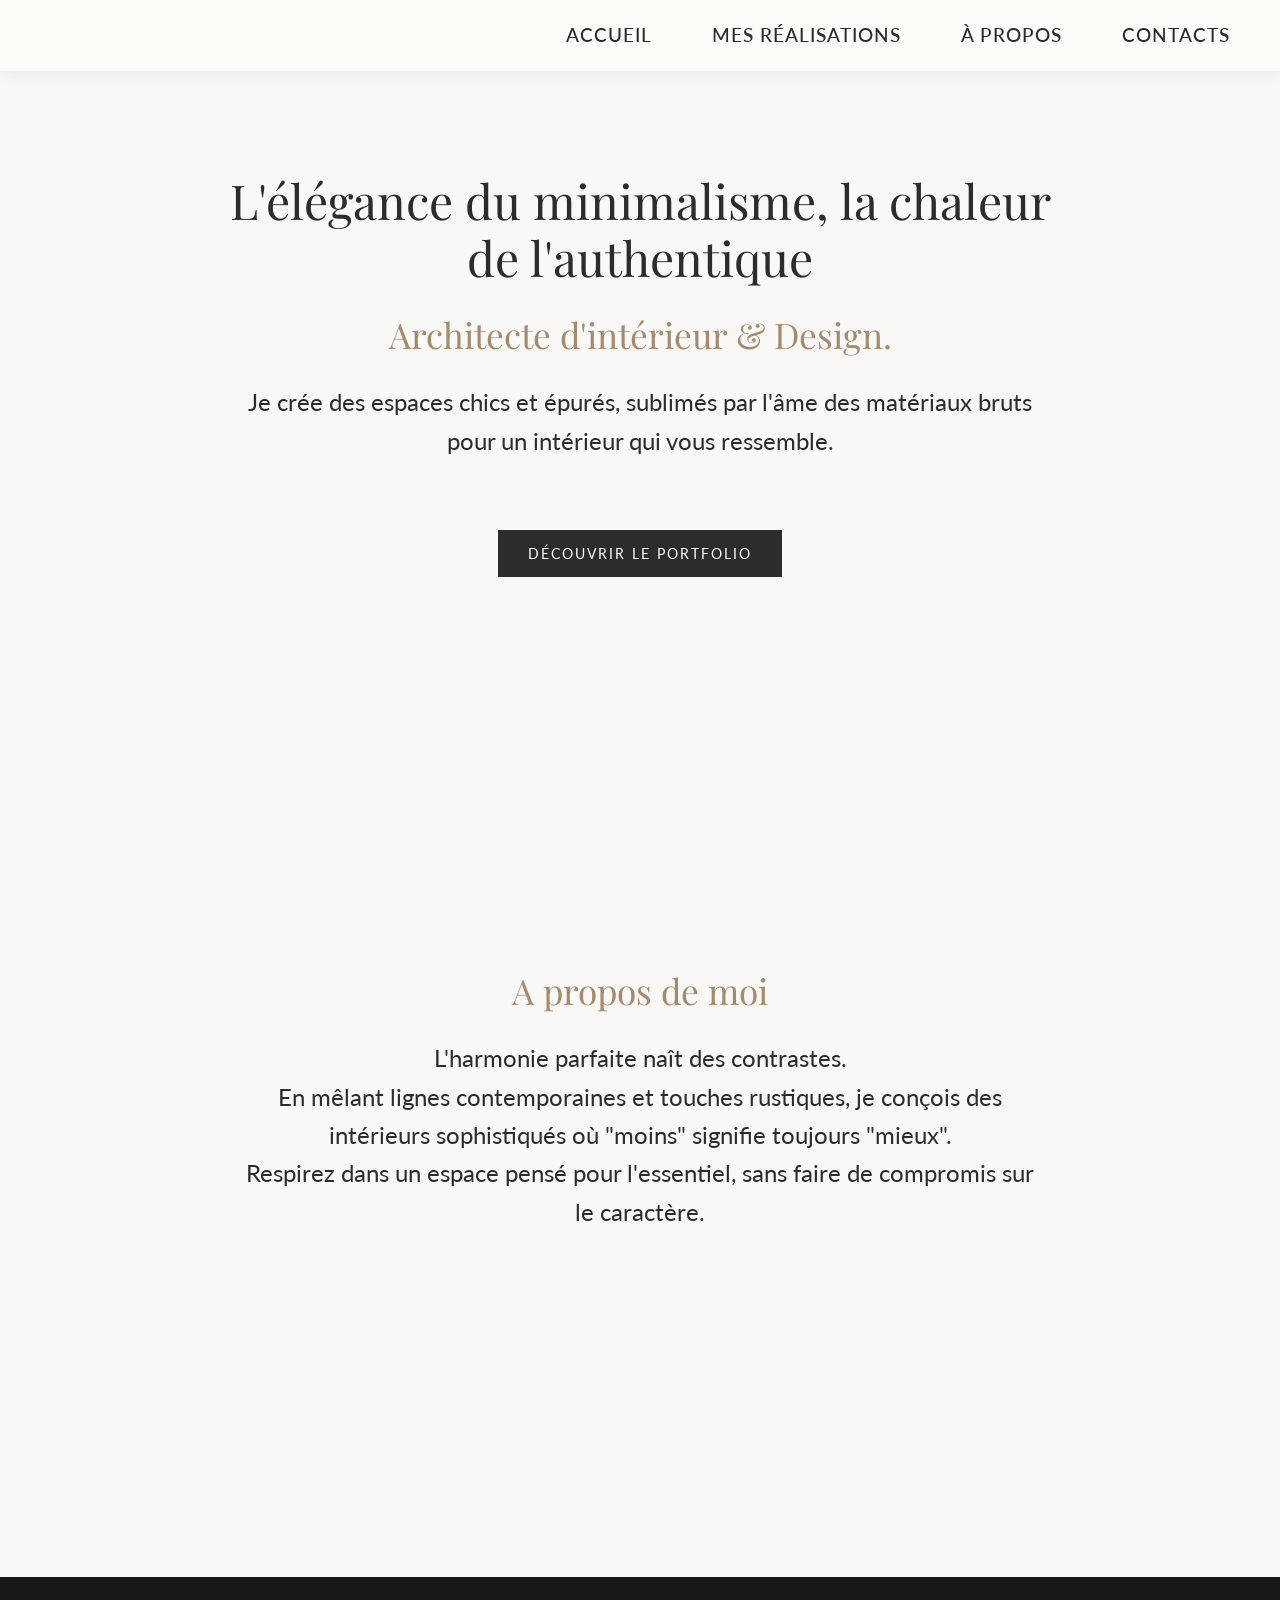
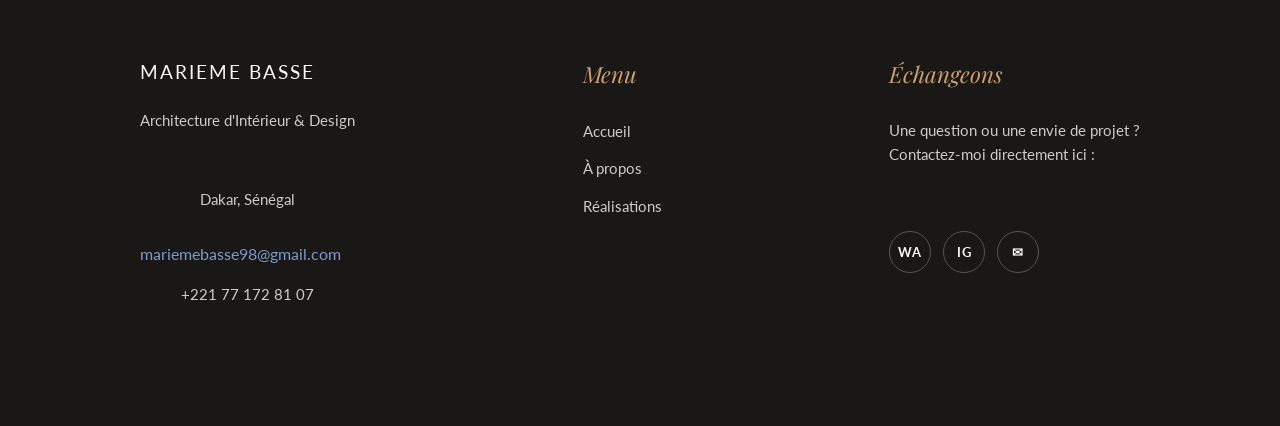
==== index.html @ e8a7b18e "first commit" ====
<!DOCTYPE html>
<html lang="fr"> 
<head>
    <meta charset="UTF-8">
    <meta name="viewport" content="width=device-width, initial-scale=1.0">
    <title>Accueil - Architecte d'Intérieur</title> 
    <link rel="stylesheet" href="style.css">
</head>
<body>
    <!-- Navbar -->
    <header class="navbar">
    <nav>
        <ul class="nav-links">
            <li><a href="index.html" class="active">Accueil</a></li>
            <li><a href="mes-realisations.html">Mes Réalisations</a></li>
            <li><a href="index.html#a-propos">À Propos</a></li>
            <li><a href="index.html#contacts">Contacts</a></li>
        </ul>
        
        <div class="burger-menu">
            <div class="ligne"></div>
            <div class="ligne"></div>
            <div class="ligne"></div>
        </div>
    </nav>
</header>

    <!-- Hero section -->
    <section id="accueil" class="hero-section">
        <h1>L'élégance du minimalisme, la chaleur de l'authentique</h1> 
        <h2>Architecte d'intérieur & Design.</h2>
        <p>Je crée des espaces chics et épurés, sublimés par l'âme des matériaux bruts pour un intérieur qui vous ressemble.</p>
        <a href="mes-realisations.html#galerie-photos" class="ton-bouton-class"><button class="btn-principal">Découvrir le portfolio</button></a>
           
    </section>   

    <!-- Section À propos -->
    <section id="a-propos" class="about-section">
        <h2>A propos de moi</h2>
        <p>
            L'harmonie parfaite naît des contrastes.<br>
            En mêlant lignes contemporaines et touches rustiques, je conçois des intérieurs sophistiqués où "moins" signifie toujours "mieux". <br>
            Respirez dans un espace pensé pour l'essentiel, sans faire de compromis sur le caractère.
        </p>
    </section>

    <!-- Footer / Section Contacts -->
<footer id="contacts" class="footer-chic">
    <div class="footer-container">
        
        <!-- Colonne 1 : Infos de l'architecte -->
        <div class="footer-colonne marque">
            <h3>MARIEME BASSE</h3>
            <p>Architecture d'Intérieur & Design</p>
            <p class="localisation">Dakar, Sénégal</p>
            <a href="mailto:mariemebasse98@gmail.com" class="email-link">mariemebasse98@gmail.com</a>
            <p>+221 77 172 81 07</p>
        </div>

        <!-- Colonne 2 : Menu rapide -->
        <div class="footer-colonne menu-rapide">
            <h4 class="titre-dore">Menu</h4>
            <ul>
                <li><a href="index.html">Accueil</a></li>
                <li><a href="index.html#propos">À propos</a></li>
                <li><a href="mes-realisations.html">Réalisations</a></li>
            </ul>
        </div>

        <!-- Colonne 3 : Échangeons -->
<div class="footer-colonne reseaux">
    <h4 class="titre-dore">Échangeons</h4>
    <p>Une question ou une envie de projet ?<br>Contactez-moi directement ici :</p>
    <div class="icones-sociales">
        <!-- WhatsApp (Lien direct vers la discussion) -->
        <a href="https://wa.me/221771728107" target="_blank" title="Discuter sur WhatsApp" class="cercle-icone">WA</a>
        
        <!-- Instagram -->
        <a href="https://instagram.com/marieme_basse" target="_blank" title="Contactez-moi sur Instagram" class="cercle-icone">IG</a>
        
        <!-- Email -->
        <a href="mailto:mariemebasse08@gmail.com" title="Envoyez-moi un email" class="cercle-icone">✉</a>
    </div>
</div>

    </div>
</footer>
<script src="script.js"></script>
</body>
</html>
---- style.css ----
/* 1. Importation des polices (Google Fonts) */
/* Playfair Display pour les titres (côté chic/rustique) */
/* Lato pour le texte (côté moderne/épuré) */
@import url('https://fonts.googleapis.com/css2?family=Lato:wght@300;400&family=Playfair+Display:ital,wght@0,400;0,600;1,400&display=swap');

/* 1. On remonte le bloc des boutons (les filtres) */
.filtres {
    margin-top: -20px !important; /* Ajuste cette valeur si tu veux monter encore plus */
    margin-bottom: 10px !important;
}

/* 2. On remonte le titre et les photos qui suivent */
.categorie-section {
    margin-top: -30px !important; /* Aspire la section des photos vers le haut */
}

/* 3. Optionnel : si le titre "Salons & Espaces de vie" est trop loin des photos */
.titre-categorie {
    margin-top: 0 !important;
    margin-bottom: 5px !important;
}

/* 2. Variables de couleurs (Palette organique) */
:root {
    --fond-principal: #F9F8F6; /* Blanc cassé très doux */
    --texte-principal: #2C2C2C; /* Gris anthracite profond */
    --couleur-accent: #A68A6D; /* Beige chaud / Terre cuite */
    --blanc: #FFFFFF;
}

/* 3. Reset de base (pour que ce soit propre sur tous les navigateurs) */
* {
    margin: 0;
    padding: 0;
    box-sizing: border-box;
}

body {
    font-family: 'Lato', sans-serif;
    background-color: var(--fond-principal);
    color: var(--texte-principal);
    line-height: 1.6;
}

/* 4. Typographie */
h1, h2, h3 {
    font-family: 'Playfair Display', serif;
    font-weight: 400;
    margin-bottom: 20px;
}

h1 {
    font-size: 3rem;
    line-height: 1.2;
}

h2 {
    font-size: 2.2rem;
    color: var(--couleur-accent); /* On met les sous-titres en beige chaud */
}

p {
    font-size: 1.5rem; /* Sous-titre bien lisible */
    max-width: 800px; /* Empêche le texte d'aller trop sur les bords de l'écran */
    margin: 0 auto 40px auto;
}
/* 5. Navigation */

header {
    background-color: #FDFBF7; /* Corrigé ici */
    padding: 20px 50px;
    position: sticky; 
    top: 0;
    z-index: 1000;
    border-bottom: 1px solid rgba(0,0,0,0.05);
    box-shadow: 0 2px 15px rgba(74, 59, 50, 0.08);
    display: flex;
    justify-content: flex-end; /* Pousse le nav à droite */
    align-items: center; /* Centre verticalement les liens */
    width: 100%;
    box-sizing: border-box; /* Évite que le padding ne fasse déborder le header */
}

nav ul {
    list-style: none;
    display: flex;
    margin: 0;
    padding: 0;
    gap: 60px; /* Espace entre les liens */
}

nav a {
    text-decoration: none;
    color: var(--texte-principal);
    font-size: 1.2rem;
    text-transform: uppercase;
    letter-spacing: 1px;
    transition: color 0.3s ease;
    font-weight: 500;
    position: relative;
    display: inline-block;
}

nav a:hover {
    color: var(--couleur-accent); /* Change de couleur au survol */

}

/* 6. Mise en page générale des sections */
section {
    padding: 100px 20px;
    max-width: 900px;
    margin: 0 auto; /* Centre la section sur la page */
    text-align: center; /* Centre le texte pour le côté minimaliste */
}

/* 7. Boutons */
button {
    font-family: 'Lato', sans-serif;
    font-size: 0.9rem;
    text-transform: uppercase;
    letter-spacing: 2px;
    padding: 15px 30px;
    margin-top: 30px;
    cursor: pointer;
    transition: all 0.3s ease;
}

.btn-principal {
    background-color: var(--texte-principal);
    color: var(--blanc);
    border: none;
}

.btn-principal:hover {
    background-color: var(--couleur-accent);
}

.btn-secondaire {
    background-color: transparent;
    color: var(--texte-principal);
    border: 1px solid var(--texte-principal);
}

.btn-secondaire:hover {
    background-color: var(--texte-principal);
    color: var(--blanc);
}

/* 8. Formulaire de contact chic */
.contact-form {
    display: flex;
    flex-direction: column;
    gap: 20px;
    margin-top: 40px;
    text-align: left;
    width: 100%;
    max-width: 500px;
}

.contact-form label {
    font-size: 0.9rem;
    text-transform: uppercase;
    letter-spacing: 1px;
}

/* Style minimaliste pour les champs de texte : juste une ligne en bas */
.contact-form input, 
.contact-form textarea {
    width: 100%;
    padding: 10px 0;
    border: none;
    border-bottom: 1px solid #ccc;
    background-color: transparent;
    font-family: 'Lato', sans-serif;
    font-size: 1rem;
    outline: none;
    box-sizing: border-box;
}

.contact-form input:focus, 
.contact-form textarea:focus {
    border-bottom: 1px solid var(--texte-principal);
}

.contact-form textarea {
    resize: vertical;
    min-height: 100px;
    width: 100%; 
    box-sizing: border-box;
}

html {
    scroll-behavior: smooth;
    scroll-padding-top: 100px; /* Aligne l'ancre pile en dessous de ta navbar fixe pour ne pas cacher le titre */
}


/* Modifie ou ajoute ceci dans ton fichier style.css */

.about-section, 
.contact-section {
    min-height: 100vh; /* Force la section à prendre au moins 80% de la hauteur de l'écran */
    display: flex;
    flex-direction: column;
    justify-content: center; /* Centre le contenu verticalement au milieu */
    align-items: center; /* Centre le contenu horizontalement */
    padding-top: 80px;
    
}
section, footer{
        scroll-snap-align: start;
    }

/* --- FOOTER CHIC --- */
.footer-chic {
    background-color: #1A1816; /* Un noir très légèrement marron/chaud */
    color: #F9F8F6; /* Texte blanc cassé */
    padding: 80px 20px;
    font-family: 'Lato', sans-serif;
}

.footer-container {
    max-width: 1000px;
    margin: 0 auto;
    display: flex;
    justify-content: space-between; /* Espace les 3 colonnes uniformément */
    flex-wrap: wrap; /* Permet de passer à la ligne sur téléphone */
    gap: 40px;
}

.footer-colonne {
    display: flex;
    flex-direction: column;
    gap: 15px;
}

/* Typographie spécifique au footer */
.footer-chic h3 {
    font-family: 'Lato', sans-serif;
    font-size: 1.2rem;
    letter-spacing: 2px;
    margin-bottom: 5px;
    text-transform: uppercase;
}

.titre-dore {
    font-family: 'Playfair Display', serif;
    font-style: italic;
    font-size: 1.4rem;
    color: #CBA171; /* Couleur dorée/terracotta de l'image */
    margin-bottom: 10px;
    font-weight: normal;
}

/* Ajustement des textes et liens */
.footer-chic p {
    font-size: 0.95rem;
    color: #CCCCCC;
}

.footer-chic .localisation {
    margin-bottom: 15px; /* Petit espace supplémentaire après Dakar */
}

.email-link {
    color: #7A9BCA; /* Le petit bleu discret de ton image */
    text-decoration: none;
    transition: color 0.3s;
}

.email-link:hover {
    color: #CBA171;
}

/* Menu dans le footer */
.menu-rapide ul {
    list-style: none;
    padding: 0;
    display: flex;
    flex-direction: column;
    gap: 12px;
}

.menu-rapide a {
    color: #CCCCCC;
    text-decoration: none;
    font-size: 0.95rem;
    transition: color 0.3s;
}

.menu-rapide a:hover {
    color: #F9F8F6; /* Devient blanc pur au survol */
}

/* Cercles des icônes sociales */
.icones-sociales {
    display: flex;
    gap: 12px;
    margin-top: 10px;
}

.cercle-icone {
    display: flex;
    justify-content: center;
    align-items: center;
    width: 42px;
    height: 42px;
    border: 1px solid #555;
    border-radius: 50%;
    color: #F9F8F6;
    text-decoration: none;
    font-size: 0.8rem;
    font-weight: bold;
    letter-spacing: 1px;
    transition: all 0.3s ease;
}

.cercle-icone:hover {
    border-color: #CBA171;
    color: #CBA171;
    transform: translateY(-3px)
}

/* --- SECTION RÉALISATIONS --- */
.galerie-section {
    padding: 120px 5%;
    background-color: var(--fond-beige);
    text-align: center;
}

.sous-titre {
    font-style: italic;
    color: var(--terracotta);
    margin-bottom: 60px;
}

/* La Grille */
.grille-projets {
    display: grid;
    grid-template-columns: repeat(auto-fit, minmax(300px, 1fr)); /* S'adapte tout seul au nombre d'images */
    gap: 40px;
    max-width: 1200px;
    margin: 0 auto;
}

/* Carte Projet */
.projet-card {
    text-align: left; /* Texte aligné à gauche sous l'image pour le côté chic */
    transition: transform 0.3s ease;
}

.projet-image {
    position: relative;
    overflow: hidden;
    aspect-ratio: 4 / 5; /* Format portrait élégant */
    background-color: #e0e0e0; /* Couleur d'attente avant tes photos */
    margin-bottom: 15px;
}

.projet-image img {
    width: 100%;
    height: 100%;
    object-fit: cover;
    transition: transform 0.6s ease;
}

/* Effet de survol (Hover) */
.projet-overlay {
    position: absolute;
    top: 0;
    left: 0;
    width: 100%;
    height: 100%;
    background-color: rgba(179, 94, 70, 0.7); /* Voile terracotta */
    display: flex;
    justify-content: center;
    align-items: center;
    opacity: 0;
    transition: opacity 0.4s ease;
}

.projet-overlay span {
    color: white;
    text-transform: uppercase;
    letter-spacing: 2px;
    border: 1px solid white;
    padding: 10px 20px;
}

.projet-card:hover .projet-overlay {
    opacity: 1;
}

.projet-card:hover img {
    transform: scale(1.1); /* Zoom léger sur la photo */
}

.projet-card h3 {
    font-family: 'Playfair Display', serif;
    font-size: 1.4rem;
    margin-bottom: 5px;
}

.projet-card p {
    font-size: 0.9rem;
    color: #888;
    text-transform: uppercase;
    letter-spacing: 1px;
}

/* --- PAGE RÉALISATIONS --- */
.portfolio-container {
    padding: 50px 5% 50px;
    background-color: #f9f9f9; /* Fond très clair pour faire ressortir les images */
}

.portfolio-header {
    text-align: center;
    margin-bottom: 60px;
}

.portfolio-header h1 {
    font-family: 'Playfair Display', serif; /* Si tu l'as importée */
    font-size: 2.5rem;
    color: #c5a98d; /* Couleur dorée vue sur tes captures */
}

.categorie-section {
    margin-bottom: 80px;
}

.titre-categorie {
    font-size: 1.2rem;
    text-transform: uppercase;
    letter-spacing: 3px;
    margin-bottom: 30px;
    border-bottom: 1px solid #eee;
    padding-bottom: 10px;
    color: #333;
}

/* La Grille Magique */
.grille-galerie {
    display: grid;
    grid-template-columns: repeat(3, 1fr); /* 3 colonnes */
    gap: 25px;
    margin-bottom: 50px;
}

.item-photo {
    width: 100%;
    aspect-ratio: 4 / 3; /* Force toutes les images à avoir le même format rectangulaire */
    overflow: hidden;
    border-radius: 12px; /* Bords arrondis pour l'image */
    box-shadow: 0 4px 10px rgba(0,0,0,0.05);
}

.item-photo img {
    width: 100%;
    height: 100%;
    object-fit: cover; /* L'image remplit tout l'espace sans être étirée */
    transition: transform 0.5s ease;
}

/* Effet zoom au survol */
.item-photo:hover img {
    transform: scale(1.05);
}

/* Responsive pour mobile */
@media (max-width: 768px) {
    .grille-galerie {
        grid-template-columns: 1fr; /* 1 seule colonne sur mobile */
    }
}

/* Effet au survol */
.item-photo:hover img {
    transform: scale(1.05);
}

/* Mobile : on réduit la hauteur des photos sur téléphone */
@media (max-width: 768px) {
    .item-photo {
        height: 300px;
    }
}

/* Style pour les sous-titres des layouts */
.sous-titre-layout {
    font-size: 0.9rem;
    color: #555; /* Un gris neutre élégant */
    text-align: center;
    margin-top: 8px;
    font-weight: 500;
    letter-spacing: 0.5px;
}

/* S'assurer que chaque bloc image + texte s'aligne verticalement de manière harmonieuse */
.layout-galerie .item-photo {
    display: flex;
    flex-direction: column;
    align-items: center;
    background: transparent;
    padding-bottom: 15px;
}
html {
    scroll-behavior: smooth;
}

/* --- MENU BURGER (Mobile) --- */
/* Caché par défaut sur grand écran */
.burger-menu {
    display: none;
    cursor: pointer;
}

.burger-menu .ligne {
    width: 25px;
    height: 2px;
    background-color: #4A3B32;
    margin: 5px;
    transition: all 0.3s ease;
}

/* Adaptation rapide pour petits écrans */
@media screen and (max-width: 768px) {
    .navbar {
        padding: 15px 25px;
    }
    .nav-links {
        display: none; /* On les cache sur mobile pour l'instant */
    }
    .burger-menu {
        display: block; /* On affiche le burger sur mobile */
    }
}


.accueil {
    min-height: 100vh; /* Force la section à prendre 100% de la hauteur de l'écran */
    display: flex;
    flex-direction: column;
    justify-content: center; /* Centre le texte verticalement au milieu de l'écran */
    align-items: center; /* Centre le texte horizontalement */
    width: 100%;
    text-align: center;
}

/* --- ANIMATION DU MENU MOBILE --- */
@media screen and (max-width: 768px) {
    .nav-links {
        position: absolute;
        right: 0px;
        top: 70px; /* À ajuster selon la hauteur de ta navbar */
        background-color: #FDFBF7;
        display: flex;
        flex-direction: column;
        align-items: center;
        width: 100%;
        padding: 20px 0;
        /* Le menu est caché sur la droite par défaut */
        transform: translateX(100%);
        transition: transform 0.4s ease-in-out;
        box-shadow: 0 10px 15px rgba(74, 59, 50, 0.08);
    }

    /* La classe qui est ajoutée par le JavaScript pour afficher le menu */
    .nav-links.nav-active {
        transform: translateX(0%);
    }
}


.burger-menu {
    display: none; /* Caché sur grand écran */
    cursor: pointer;
}

.burger-menu .ligne {
    width: 25px;
    height: 3px;
    background-color: #4A3B32; /* Couleur marron */
    margin: 5px;
}

/* Affiche le burger seulement sur mobile */
@media screen and (max-width: 768px) {
    .burger-menu {
        display: block;
    }
}

/* --- LIGHTBOX (GALERIE PHOTO) --- */
#lightbox {
    position: fixed;
    z-index: 2000; /* Toujours au-dessus du reste */
    top: 0;
    left: 0;
    width: 100%;
    height: 100%;
    background-color: rgba(30, 25, 22, 0.9); /* Marron très sombre et transparent */
    display: none; /* Caché par défaut */
    justify-content: center;
    align-items: center;
}

/* La classe ajoutée par le JS pour afficher la lightbox */
#lightbox.active {
    display: flex;
}

#lightbox img {
    max-width: 90%;
    max-height: 90vh; /* S'assure que l'image ne dépasse pas de l'écran en hauteur */
    box-shadow: 0 0 25px rgba(0, 0, 0, 0.5);
    border: 5px solid #FDFBF7; /* Petit cadre chic autour de la photo */
    border-radius: 2px;
}

/* Petite animation au survol des photos de la galerie pour inciter au clic */
.portfolio-container img {
    cursor: pointer;
    transition: transform 0.3s ease, filter 0.3s ease;
}

.portfolio-container img:hover {
    transform: scale(1.02); /* Zoom très léger */
    filter: brightness(0.9); /* Assombrit un tout petit peu */
}

/* Organisation de la grille */
.grille-galerie {
    display: grid;
    grid-template-columns: repeat(3, 1fr); /* Force 3 colonnes */
    gap: 20px; /* Espace entre les images */
    margin-bottom: 50px;
}

/* Style des images */
.grille-galerie img {
    width: 100%;
    height: 300px; /* Tu peux ajuster la hauteur */
    object-fit: cover; /* Recadre l'image proprement */
    border-radius: 15px; /* Tes bordures arrondies */
    transition: transform 0.3s;
}

/* Petit effet au survol */
.grille-galerie img:hover {
    transform: scale(1.03);
}

/* Style des titres */
.titre-categorie {
    margin: 40px 0 20px 0;
    color: #4A3B32;
    font-size: 1.8rem;
    text-transform: uppercase;
    padding-left: 15px;
}


/* Responsive (sur téléphone, on passe à 1 seule colonne) */
@media (max-width: 768px) {
    .grille-galerie {
        grid-template-columns: 1fr;
    }
}

/* Style par défaut des boutons (transparent) */
/* --- Style Mobile (Par défaut) --- */
/* --- Style Mobile (Par défaut) --- */
/* --- Style Mobile (Par défaut) --- */
.filtres {
    display: flex;
    flex-wrap: wrap;         /* Permet aux boutons de passer à la ligne */
    justify-content: center; /* Centre parfaitement tous les boutons */
    gap: 10px;               /* Espace entre les boutons */
    padding: 10px 0;         /* Espace interne réduit pour ne pas encombrer */
    margin: -15px auto 20px auto;/* Centre le bloc global et donne un peu d'espace avec le bas */
    max-width: 900px;        /* Force les boutons à se regrouper sur 2 lignes max */
}

/* --- Style Ordinateur --- */

    .filtres {
        display: grid;
        grid-template-columns: repeat(6, auto);
        justify-content: center;
        gap: 15px;
        overflow: visible;
        
        /* MODIFICATION ICI : On aligne avec les réglages mobiles */
        padding: 5px 0 15px 0;
        margin-top: -15px; 
    }


.btn-filtre {
    background-color: transparent;
    border: 1px solid #4A3B32;
    color: #CBA171;
    padding: 10px 25px;
    border-radius: 50px; /* Bordures arrondies */
    cursor: pointer;
    text-transform: uppercase;
    font-size: 0.85rem;
    font-weight: 600;
    transition: all 0.3s ease;
    flex: 0 0 auto; 
    white-space: initial;

}

.btn-filtre:hover, .btn-filtre.active {
    background-color: #CBA171;
    color:white;
    box-shadow: 0 4px 6px rgba(0,0,0,0.1);
}

.filtres {
    /* On garde le remontage (si la valeur est trop forte, augmente le chiffre vers 0) */
    margin-top: -15px !important; 
    
    /* C'est ICI qu'on crée l'espace pour ne pas coller les photos */
    margin-bottom: 30px !important; 
}
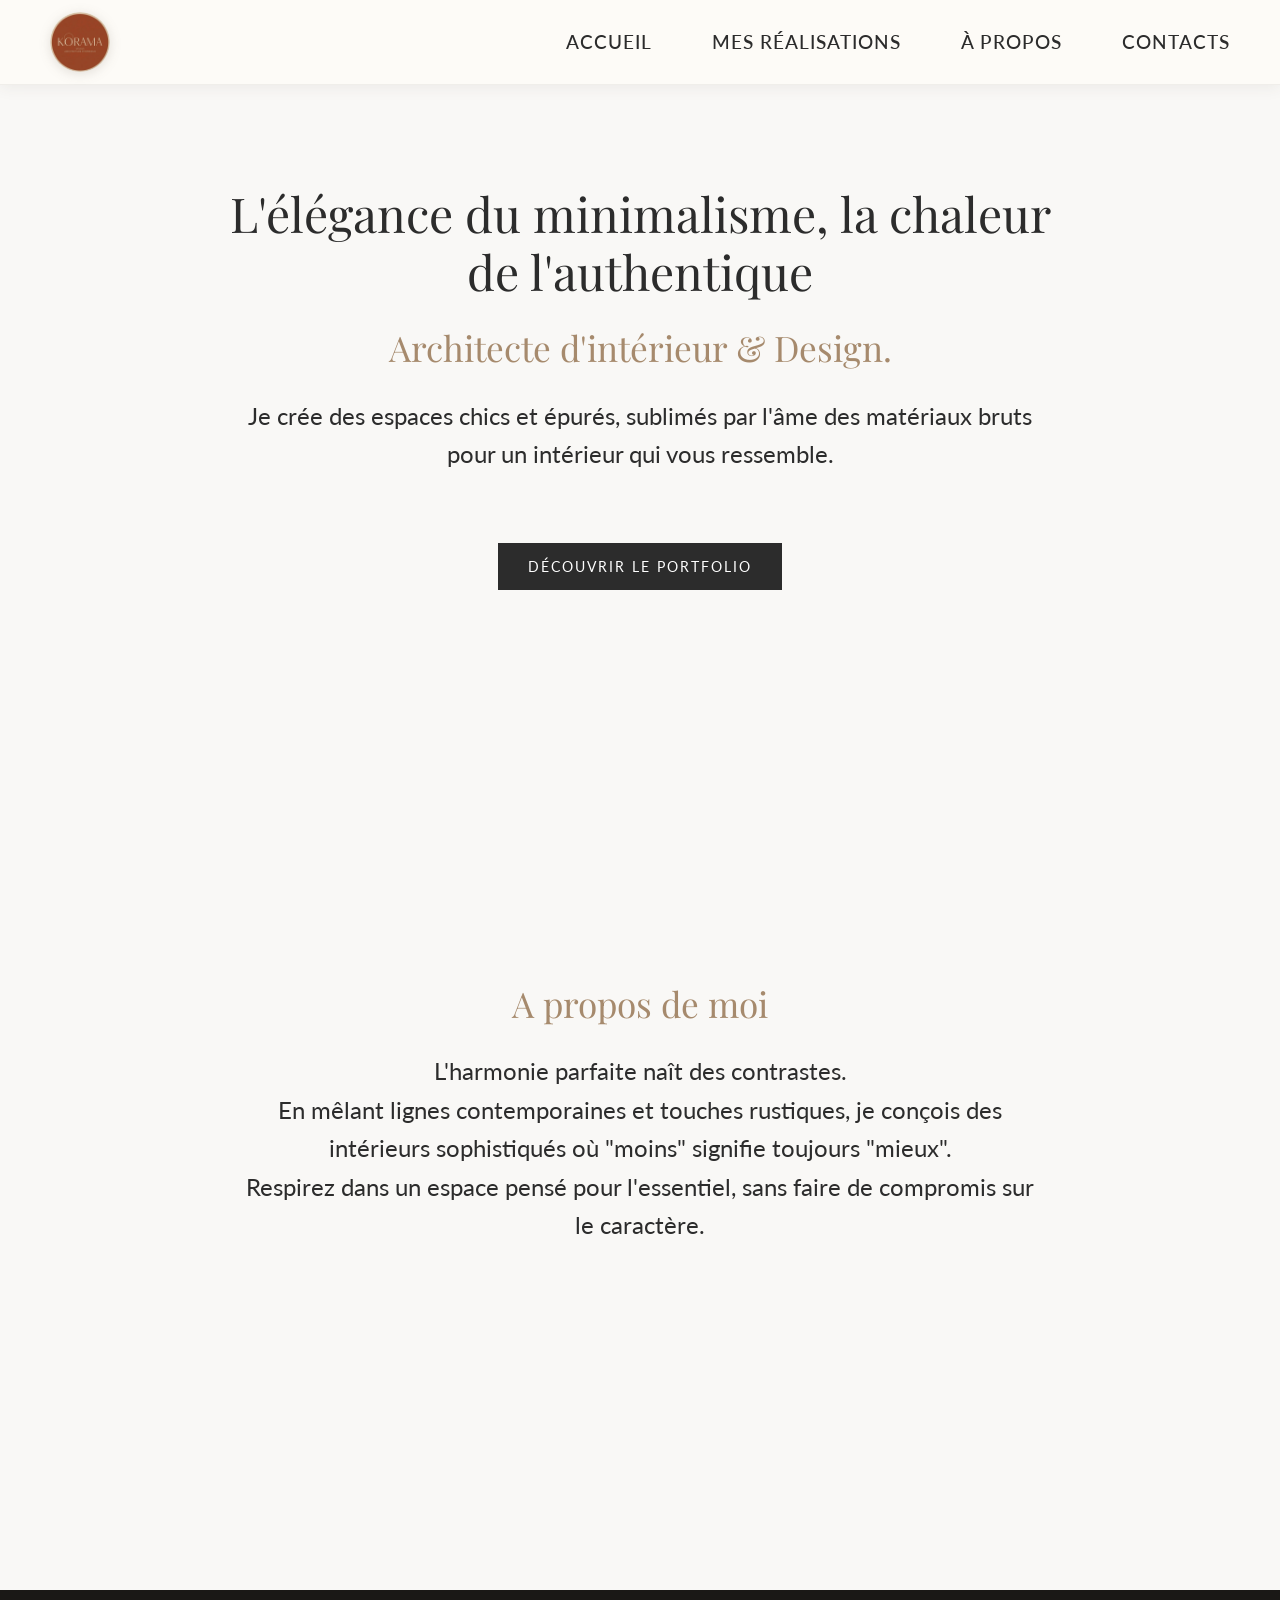
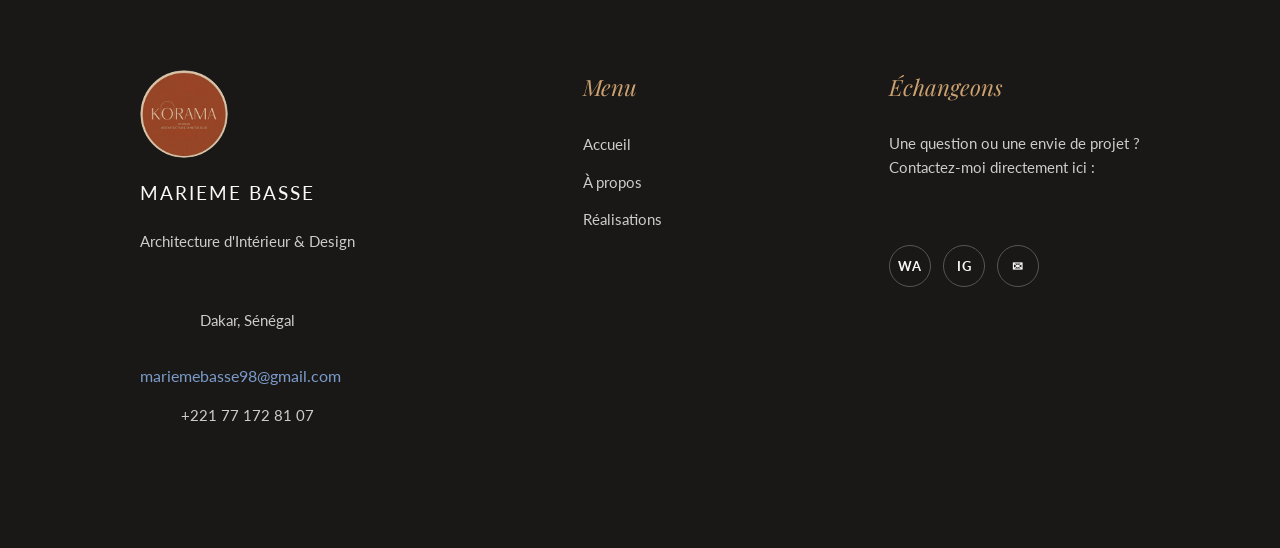
==== commit 4f863248: "Ajout du logo Korama Studio (navbar, footer, favicon) et adaptation responsive" ====
--- a/index.html
+++ b/index.html
@@ -4,11 +4,13 @@
     <meta charset="UTF-8">
     <meta name="viewport" content="width=device-width, initial-scale=1.0">
     <title>Accueil - Architecte d'Intérieur</title> 
+    <link rel="icon" type="image/png" href="images/favicon.png">
     <link rel="stylesheet" href="style.css">
 </head>
 <body>
     <!-- Navbar -->
     <header class="navbar">
+    <a href="index.html" class="logo-link"><img src="images/logo-korama.webp" alt="Korama Studio - Architecture d'Intérieur" class="navbar-logo"></a>
     <nav>
         <ul class="nav-links">
             <li><a href="index.html" class="active">Accueil</a></li>
@@ -50,6 +52,7 @@
         
         <!-- Colonne 1 : Infos de l'architecte -->
         <div class="footer-colonne marque">
+            <img src="images/logo-korama.webp" alt="Korama Studio - Architecture d'Intérieur" class="footer-logo" loading="lazy">
             <h3>MARIEME BASSE</h3>
             <p>Architecture d'Intérieur & Design</p>
             <p class="localisation">Dakar, Sénégal</p>
--- a/style.css
+++ b/style.css
@@ -2,6 +2,19 @@
 /* Playfair Display pour les titres (côté chic/rustique) */
 /* Lato pour le texte (côté moderne/épuré) */
 @import url('https://fonts.googleapis.com/css2?family=Lato:wght@300;400&family=Playfair+Display:ital,wght@0,400;0,600;1,400&display=swap');
+
+/* Bloque le défilement horizontal de la page entière */
+html, body {
+    overflow-x: hidden;
+    width: 100%;
+    margin: 0;
+    padding: 0;
+}
+
+/* S'assure que les marges internes (padding) ne font pas déborder les boîtes */
+*, *:before, *:after {
+    box-sizing: border-box;
+}
 
 /* 1. On remonte le bloc des boutons (les filtres) */
 .filtres {
@@ -68,17 +81,46 @@
 
 header {
     background-color: #FDFBF7; /* Corrigé ici */
-    padding: 20px 50px;
+    padding: 12px 50px;
     position: sticky; 
     top: 0;
     z-index: 1000;
     border-bottom: 1px solid rgba(0,0,0,0.05);
     box-shadow: 0 2px 15px rgba(74, 59, 50, 0.08);
     display: flex;
-    justify-content: flex-end; /* Pousse le nav à droite */
+    justify-content: space-between; /* Logo à gauche, nav à droite */
     align-items: center; /* Centre verticalement les liens */
     width: 100%;
     box-sizing: border-box; /* Évite que le padding ne fasse déborder le header */
+}
+
+.logo-link {
+    display: inline-flex;
+    align-items: center;
+    text-decoration: none;
+    flex-shrink: 0;
+}
+
+.navbar-logo {
+    height: 60px;
+    width: 60px;
+    display: block;
+    object-fit: contain;
+    border-radius: 50%;
+    filter: drop-shadow(0 2px 6px rgba(74, 59, 50, 0.15));
+    transition: transform 0.3s ease;
+}
+
+.logo-link:hover .navbar-logo {
+    transform: scale(1.05);
+}
+
+.footer-logo {
+    width: 88px;
+    height: 88px;
+    object-fit: contain;
+    border-radius: 50%;
+    margin-bottom: 5px;
 }
 
 nav ul {
@@ -524,10 +566,35 @@
     transition: all 0.3s ease;
 }
 
+/* Adaptation tablette pour le header avec logo */
+@media screen and (max-width: 1024px) and (min-width: 769px) {
+    header {
+        padding: 12px 28px;
+    }
+    .navbar-logo {
+        height: 52px;
+        width: 52px;
+    }
+    nav ul {
+        gap: 28px;
+    }
+    nav a {
+        font-size: 1rem;
+    }
+}
+
 /* Adaptation rapide pour petits écrans */
 @media screen and (max-width: 768px) {
     .navbar {
-        padding: 15px 25px;
+        padding: 10px 20px;
+    }
+    .navbar-logo {
+        height: 48px;
+        width: 48px;
+    }
+    .footer-logo {
+        width: 72px;
+        height: 72px;
     }
     .nav-links {
         display: none; /* On les cache sur mobile pour l'instant */
@@ -553,11 +620,12 @@
     .nav-links {
         position: absolute;
         right: 0px;
-        top: 70px; /* À ajuster selon la hauteur de ta navbar */
+        top: 100%; /* Aligne le menu juste sous la navbar */
         background-color: #FDFBF7;
         display: flex;
         flex-direction: column;
         align-items: center;
+        gap: 24px;
         width: 100%;
         padding: 20px 0;
         /* Le menu est caché sur la droite par défaut */
@@ -662,68 +730,81 @@
 }
 
 
-/* Responsive (sur téléphone, on passe à 1 seule colonne) */
-@media (max-width: 768px) {
-    .grille-galerie {
-        grid-template-columns: 1fr;
-    }
-}
-
-/* Style par défaut des boutons (transparent) */
-/* --- Style Mobile (Par défaut) --- */
-/* --- Style Mobile (Par défaut) --- */
-/* --- Style Mobile (Par défaut) --- */
-.filtres {
-    display: flex;
-    flex-wrap: wrap;         /* Permet aux boutons de passer à la ligne */
-    justify-content: center; /* Centre parfaitement tous les boutons */
-    gap: 10px;               /* Espace entre les boutons */
-    padding: 10px 0;         /* Espace interne réduit pour ne pas encombrer */
-    margin: -15px auto 20px auto;/* Centre le bloc global et donne un peu d'espace avec le bas */
-    max-width: 900px;        /* Force les boutons à se regrouper sur 2 lignes max */
-}
-
-/* --- Style Ordinateur --- */
-
-    .filtres {
-        display: grid;
-        grid-template-columns: repeat(6, auto);
-        justify-content: center;
-        gap: 15px;
-        overflow: visible;
-        
-        /* MODIFICATION ICI : On aligne avec les réglages mobiles */
-        padding: 5px 0 15px 0;
-        margin-top: -15px; 
-    }
-
-
+/* --- 1. STYLE DES BOUTONS (Commun) --- */
 .btn-filtre {
+    padding: 10px 20px;
+    border-radius: 50px;
     background-color: transparent;
-    border: 1px solid #4A3B32;
-    color: #CBA171;
-    padding: 10px 25px;
-    border-radius: 50px; /* Bordures arrondies */
+    border: 1px solid #C5A88B;    /* Ta couleur marron/beige */
+    color: #C5A88B;
     cursor: pointer;
     text-transform: uppercase;
     font-size: 0.85rem;
-    font-weight: 600;
-    transition: all 0.3s ease;
-    flex: 0 0 auto; 
-    white-space: initial;
-
-}
-
-.btn-filtre:hover, .btn-filtre.active {
-    background-color: #CBA171;
-    color:white;
-    box-shadow: 0 4px 6px rgba(0,0,0,0.1);
-}
-
+    
+    /* MODIFICATION CLÉ : On permet au texte long de passer à la ligne DANS le bouton */
+    white-space: normal !important; 
+    text-align: center;
+    line-height: 1.2;
+    min-height: 45px; /* S'assure que les boutons courts font la même hauteur */
+    
+    /* Optionnel : si le bouton le plus long est encore trop large, on le limite */
+    max-width: 250px;
+}
+
+/* Style du bouton actif (marron plein) */
+.btn-filtre.active {
+    background-color: #C5A88B;
+    color: #FFFFFF;
+}
+
+
+/* --- 2. VUE MOBILE (Par défaut) : 1 ligne horizontale avec scroll --- */
 .filtres {
-    /* On garde le remontage (si la valeur est trop forte, augmente le chiffre vers 0) */
-    margin-top: -15px !important; 
+    display: flex !important;
+    flex-wrap: nowrap !important; /* Force une seule ligne continue */
+    overflow-x: auto !important;  /* Active le défilement au doigt */
+    justify-content: flex-start !important; /* Aligne au début pour le scroll */
+    gap: 10px;
+    padding: 10px 20px 20px 20px;
+    margin-bottom: 20px;
     
-    /* C'est ICI qu'on crée l'espace pour ne pas coller les photos */
-    margin-bottom: 30px !important; 
+    /* Options pour un scroll propre sur mobile */
+    -webkit-overflow-scrolling: touch;
+    scrollbar-width: none; /* Cache la barre sur Firefox */
+}
+
+/* Cache la barre de défilement sur Chrome/Safari/Edge sur mobile */
+.filtres::-webkit-scrollbar {
+    display: none;
+}
+
+
+/* --- 3. VUE ORDINATEUR (Écrans > 900px) : 2 lignes centrées STRICTES --- */
+/* --- VUE ORDINATEUR (Écrans > 900px) --- */
+@media (min-width: 900px) {
+    .filtres {
+        display: grid !important;
+        grid-template-columns: repeat(5, 1fr) !important; 
+        justify-content: center !important;
+        align-items: stretch; /* Permet aux boutons d'une même ligne d'avoir la même hauteur */
+        overflow-x: visible !important;
+        
+        /* --- AJUSTEMENT DES ESPACES --- */
+        gap: 10px 10px; /* 15px d'espace vertical (entre les lignes) et 20px horizontal (entre les colonnes) */
+        
+        /* On élargit un tout petit peu le conteneur pour éviter que le texte ne passe sur 3 lignes */
+        max-width: 1300px; 
+        
+        margin: 0 auto 70px auto !important; /* Marge du bas légèrement augmentée pour décoller le texte "SALONS & ESPACES DE VIE" */
+        padding: 5px 20px !important;
+    }
+}
+    
+    /* Si tu as un h2 ou p juste au-dessus des filtres, réduisons son espace */
+    .portfolio-header { margin-bottom: 5px !important; }
+
+
+html, body {
+    max-width: 100% !important;
+    overflow-x: hidden !important; /* Bloque définitivement le mouvement de gauche à droite du site */
 }
